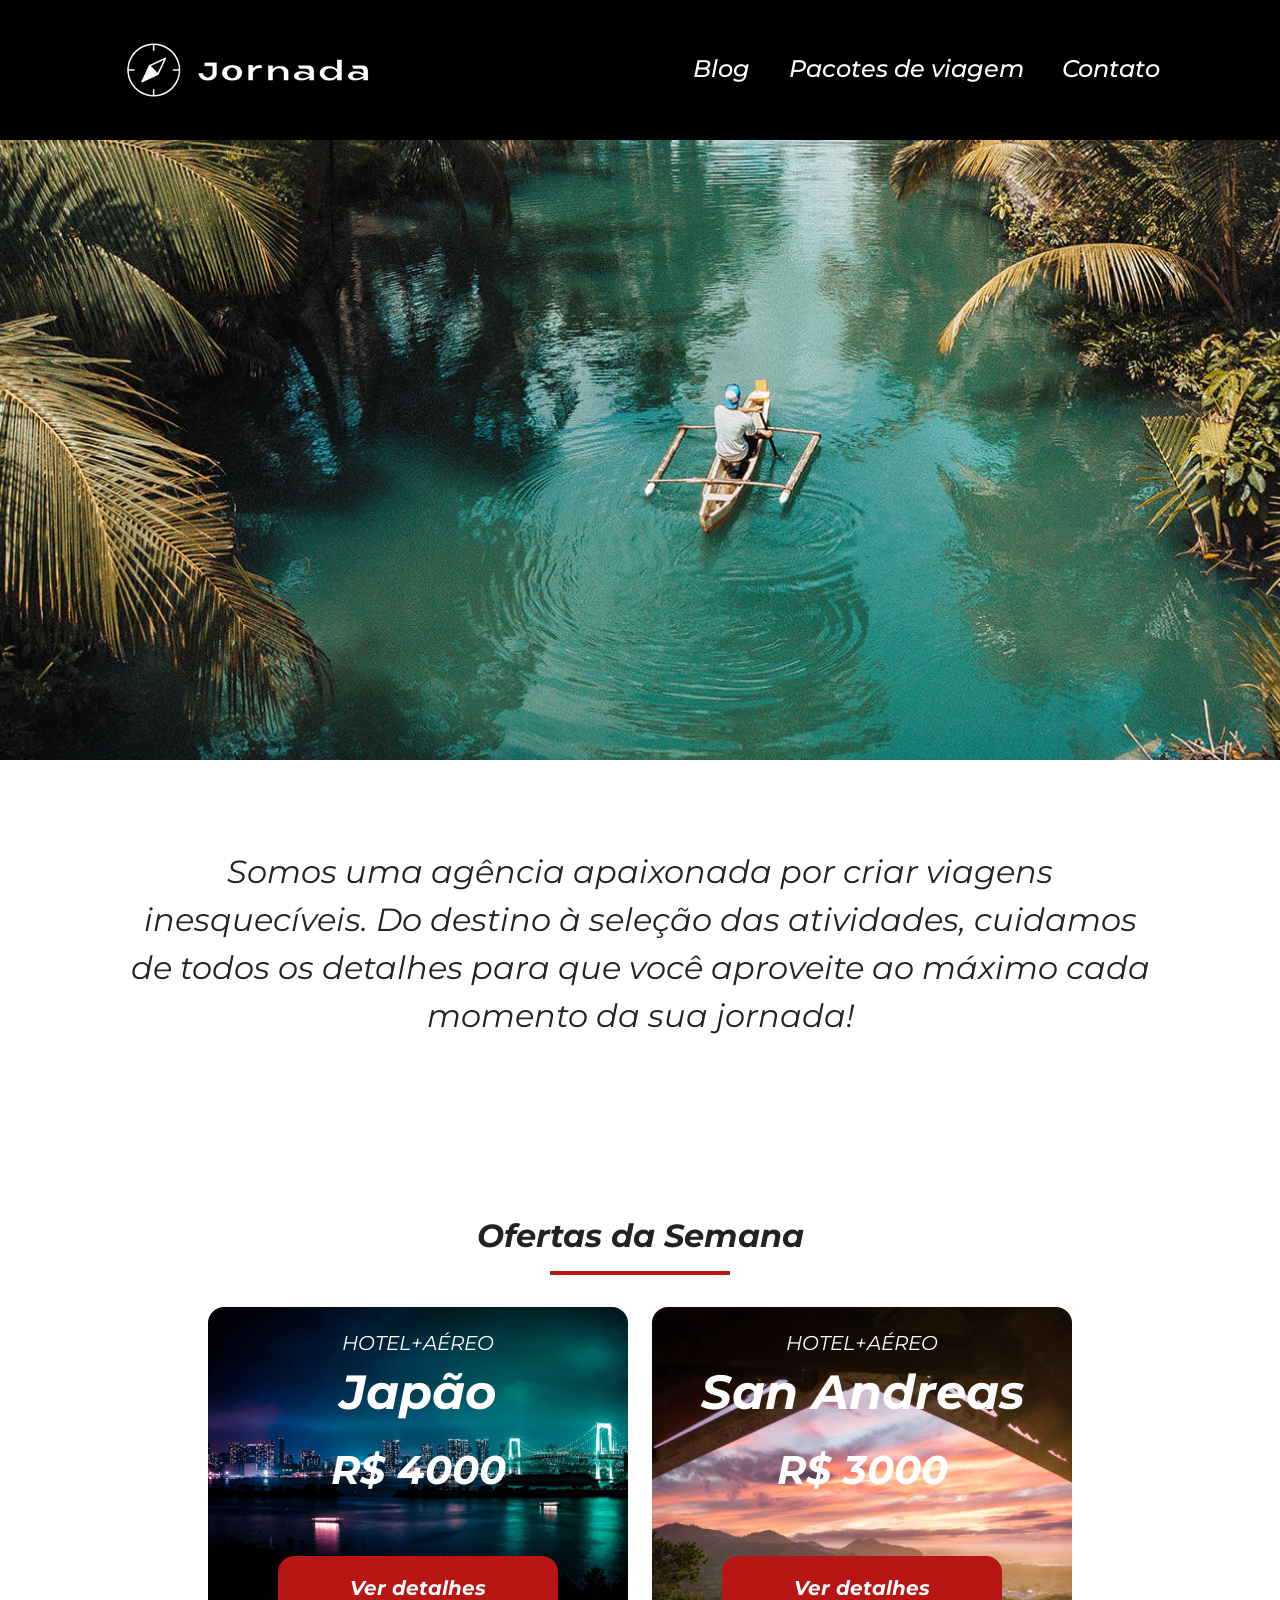
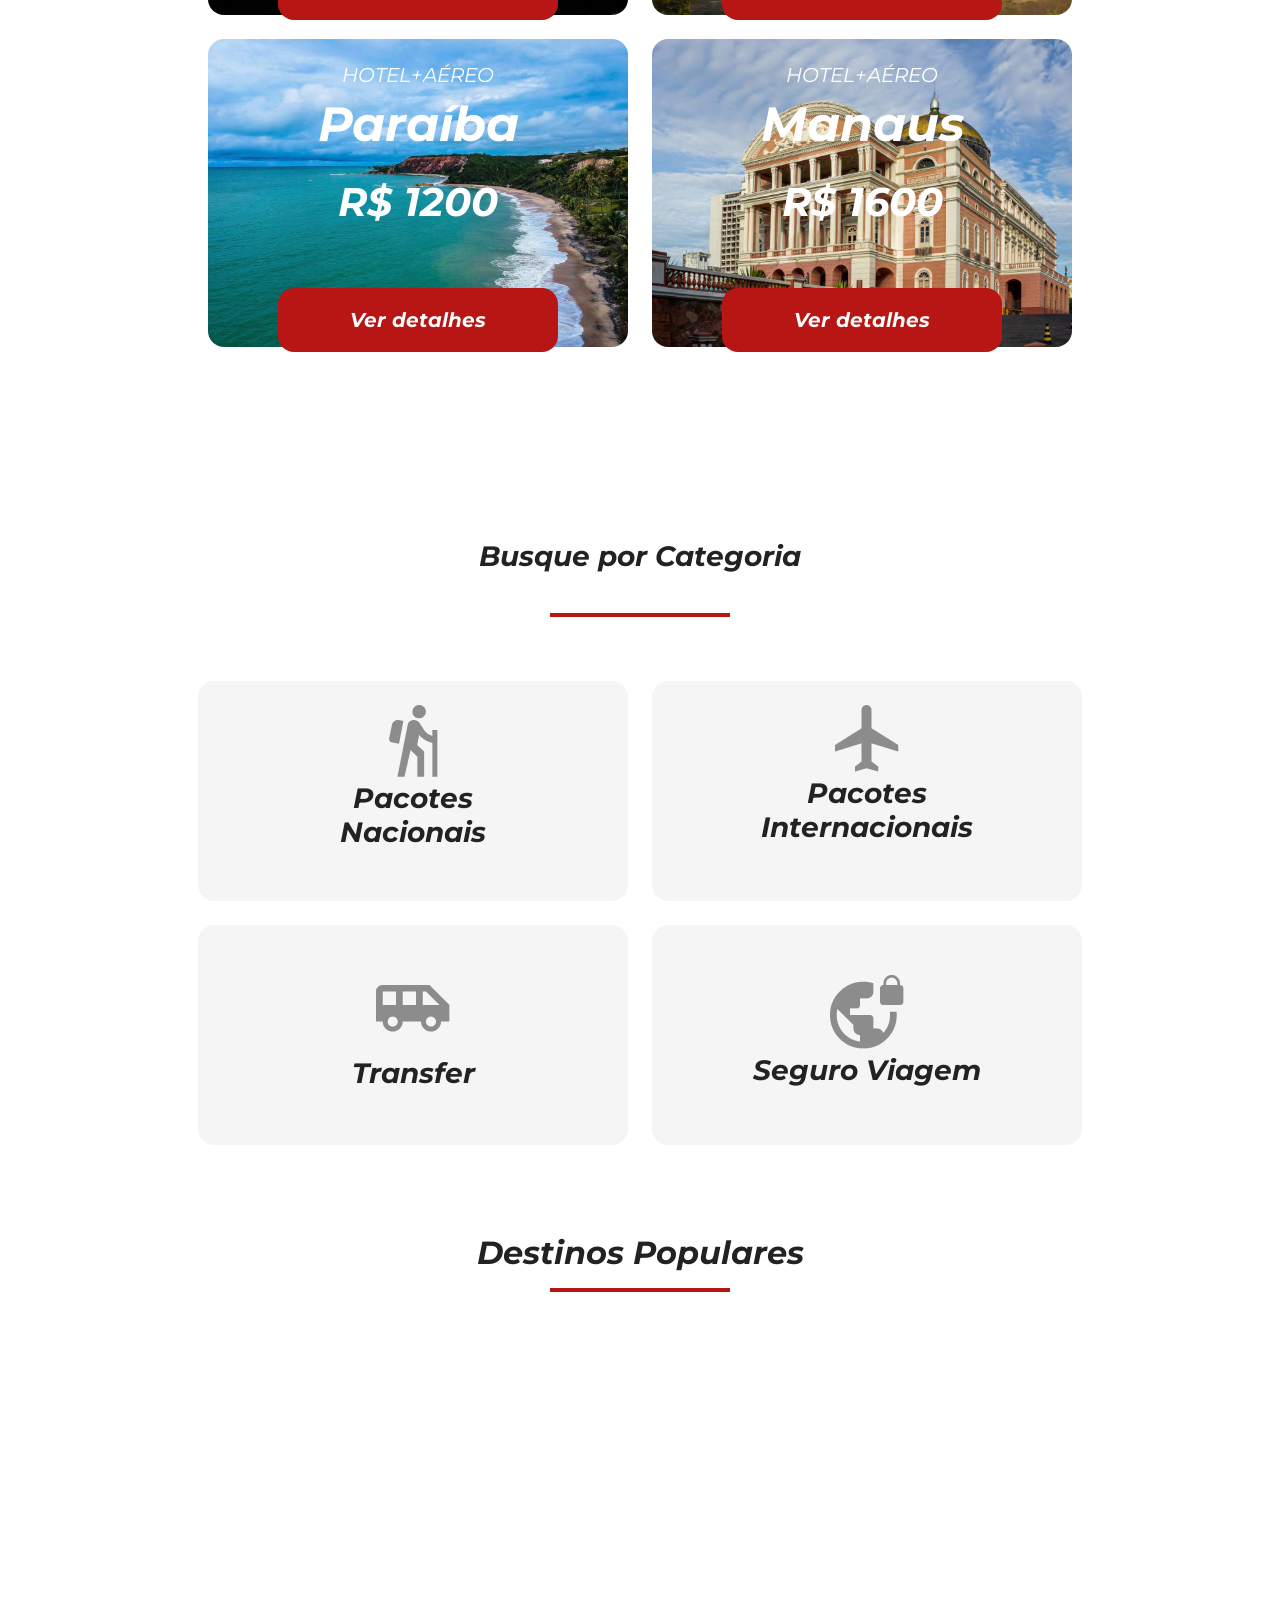
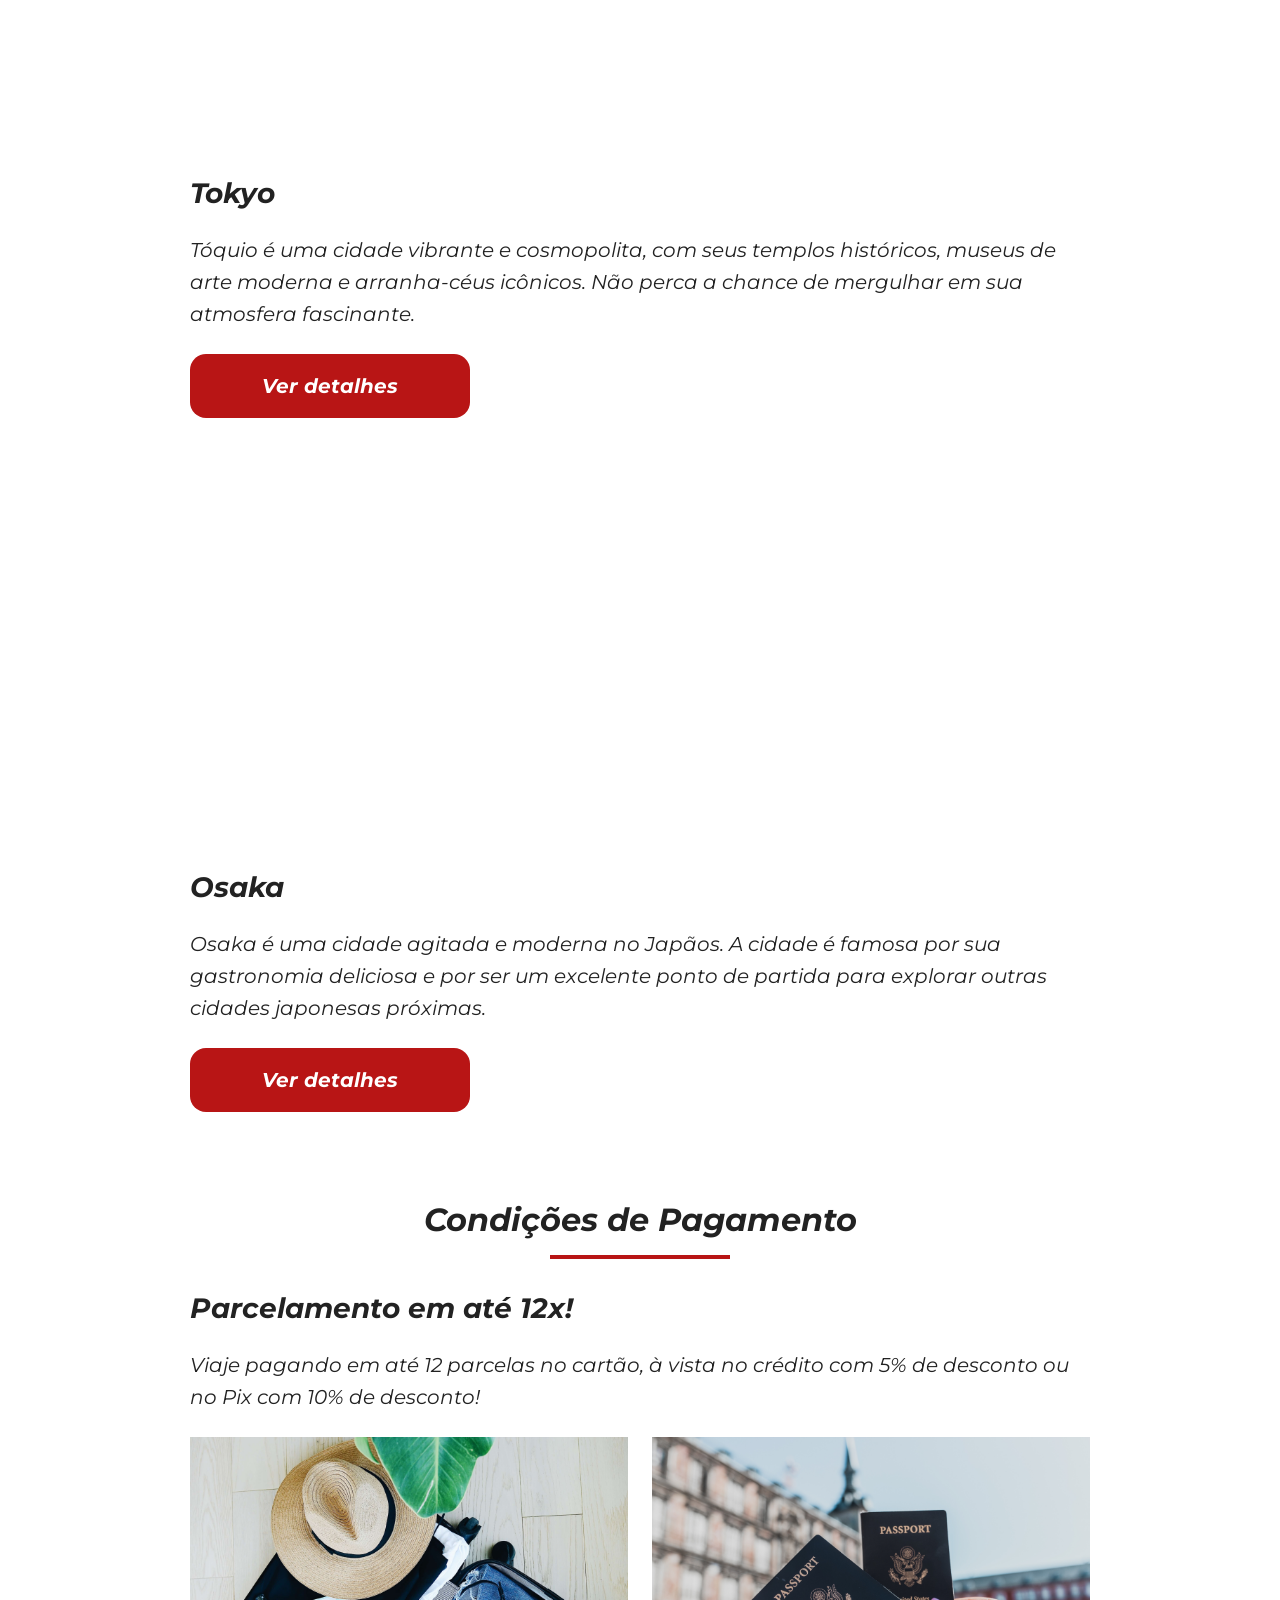
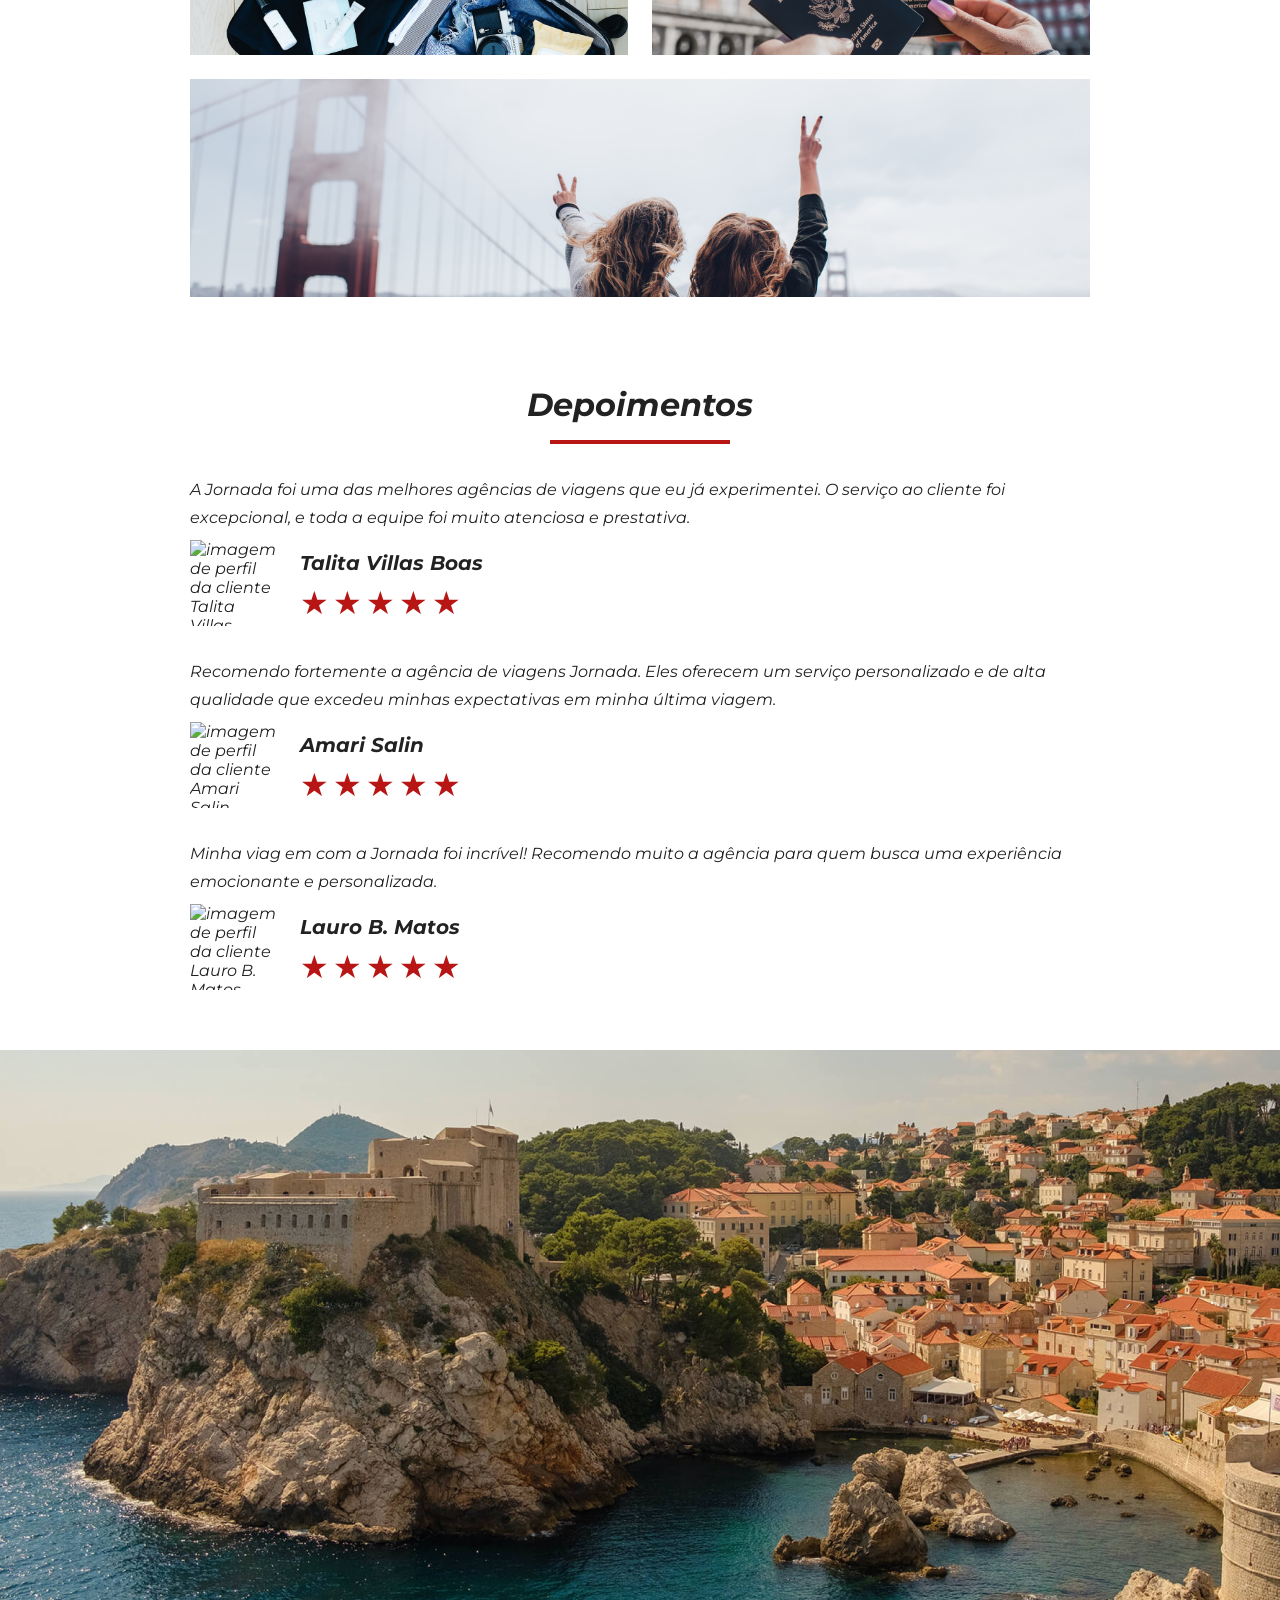
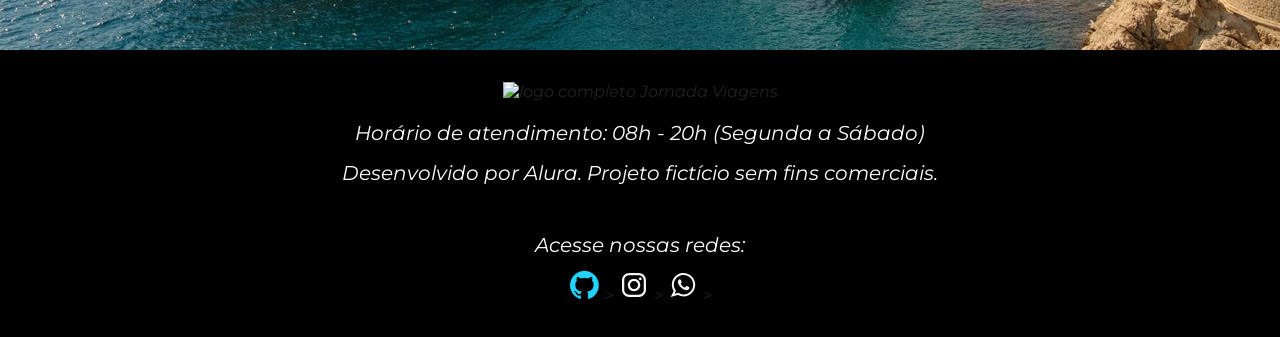
==== index.html @ f3b4c39f "fix: remove espaçamento indevido entre bottom-hero e footer" ====
<!doctype html>
<html lang="pt-br">
  <head>
    <meta charset="UTF-8" />
    <meta name="viewport" content="width=device-width, initial-scale=1.0" />
    <link rel="stylesheet" href="css/style.css" />
    <title>Jornada Viagens</title>
  </head>
  <body>
    <header class="main-header">
      <a class="logo" href="index.html" title="voltar para a página inicial">
        <img
          class="img-mobile"
          src="./img/bussola-jornada-branca.png"
          alt="Bussola do logo Jornada Viagens na cor branca"
        />
        <img
          class="img-desktop"
          src="img/bussola-texto-jornada-branca.png"
          alt="Logo Jornada Viagens na cor branca"
        />
      </a>
      <div class="navigation-menu">
        <label for="menu">
          <img src="./img/menu.png" alt="menu" />
        </label>
        <input type="checkbox" id="menu" hidden />
        <nav>
          <ul class="list-links">
            <li>
              <a href="blog.html" target="_blank" title="Acessar blog">Blog</a>
            </li>
            <li>
              <a
                href="pacotes.html"
                target="_blank"
                title="Acessar Pacote de Viagens"
                >Pacotes de viagem</a
              >
            </li>
            <li>
              <a href="contato.html" target="_blank" title="Acessar Contat"
                >Contato</a
              >
            </li>
          </ul>
        </nav>
      </div>
    </header>
    <section class="hero">
      <div class="hero-img"></div>
      <h2>
        Somos uma agência apaixonada por criar viagens inesquecíveis. Do destino
        à seleção das atividades, cuidamos de todos os detalhes para que você
        aproveite ao máximo cada momento da sua jornada!
      </h2>
    </section>
    <section class="offers">
      <div class="section-title">
        <h2>Ofertas da Semana</h2>
        <hr />
      </div>
      <div class="offers-cards">
        <article class="card japao">
          <header>
            <p>HOTEL+AÉREO</p>
            <h3>
              Japão <br />
              <span>R$ 4000</span>
            </h3>
          </header>
          <section></section>
          <footer>
            <a href="#" class="button">Ver detalhes</a>
          </footer>
        </article>
        <article class="card san-andreas">
          <header>
            <p>HOTEL+AÉREO</p>
            <h3>
              San Andreas <br />
              <span>R$ 3000</span>
            </h3>
          </header>
          <section></section>
          <footer>
            <a href="#" class="button">Ver detalhes</a>
          </footer>
        </article>
        <article class="card paraiba">
          <header>
            <p>HOTEL+AÉREO</p>
            <h3>
              Paraíba <br />
              <span>R$ 1200</span>
            </h3>
          </header>
          <section></section>
          <footer>
            <a href="#" class="button">Ver detalhes</a>
          </footer>
        </article>
        <article class="card manaus">
          <header>
            <p>HOTEL+AÉREO</p>
            <h3>
              Manaus <br />
              <span>R$ 1600</span>
            </h3>
          </header>
          <section></section>
          <footer>
            <a href="#" class="button">Ver detalhes</a>
          </footer>
        </article>
      </div>
    </section>
    <section class="categories">
      <div class="section-title">
        <h2>Busque por Categoria</h2>
        <hr />
      </div>
      <div class="categories-cards">
        <a
          class="card"
          href="#"
          target="_blank"
          title="Busque pela categoria Pacotes Nacionais"
        >
          <img
            src="img/icone-caminhada.png"
            alt="ícone cinza representando uma pessoa fazendo tracking"
          />
          <h3 class="content-title">
            Pacotes<br />
            Nacionais
          </h3>
        </a>

        <a
          class="card"
          href="#"
          target="_blank"
          title="Busque pela categoria Pacotes Internacionais"
        >
          <img
            src="img/icone-aviao.png"
            alt="ícone cinza representando um avião"
          />
          <h3 class="content-title">
            Pacotes <br />
            Internacionais
          </h3>
        </a>
        <a
          class="card single-line transfer"
          href="#"
          target="_blank"
          title="Busque pela categoria Transfer"
        >
          <img
            src="img/icone-onibus.png"
            alt="ícone cinza representando um ônibus"
          />
          <h3 class="content-title">Transfer</h3>
        </a>
        <a
          class="card single-line"
          href="#"
          target="_blank"
          title="Busque pela categoria Seguro Viagem"
        >
          <img
            src="img/icone-planeta.png"
            alt="ícone cinza representando o planeta terra com um cadeado"
          />
          <h3 class="content-title">Seguro Viagem</h3>
        </a>
      </div>
    </section>
    <section class="destinations">
      <div class="section-title">
        <h2>Destinos Populares</h2>
        <hr />
      </div>
      <div class="destinations-items">
        <article class="item tokyo">
          <header>
            <div class="img-item"></div>
            <h4 class="content-title">Tokyo</h4>
          </header>
          <p class="content-text">
            Tóquio é uma cidade vibrante e cosmopolita, com seus templos
            históricos, museus de arte moderna e arranha-céus icônicos. Não
            perca a chance de mergulhar em sua atmosfera fascinante.
          </p>
          <footer>
            <a
              href="#"
              class="button"
              target="_blank"
              title="Veja mais detalhes do destino Tokyo"
              >Ver detalhes</a
            >
          </footer>
        </article>
        <article class="item osaka">
          <header>
            <div class="img-item"></div>
            <h3 class="content-title">Osaka</h3>
          </header>
          <p class="content-text">
            Osaka é uma cidade agitada e moderna no Japãos. A cidade é famosa
            por sua gastronomia deliciosa e por ser um excelente ponto de
            partida para explorar outras cidades japonesas próximas.
          </p>
          <footer>
            <a
              href="#"
              class="button"
              target="_blank"
              title="Veja mais detalhes do destino Osaka"
              >Ver detalhes</a
            >
          </footer>
        </article>
      </div>
    </section>
    <section class="payments">
      <div class="section-title">
        <h2>Condições de Pagamento</h2>
        <hr />
      </div>
      <div class="content-container">
        <div class="text-content">
        <h3 class="content-title">Parcelamento em até 12x!</h3>
        <p class="content-text">Viaje pagando em até 12 parcelas no cartão, à vista no crédito com 5% de desconto ou no Pix com 10% de desconto! </p>
      </div>
      <div class="image-gallery">
        <div class="image first"></div>
        <div class="image second"></div>
        <div class="image thirdy colspan-2"></div>
      </div>
      </div>      
      <div class="section-title">
        <h2>Depoimentos</h2>
        <hr />
      </div>
      <div class="testimonial-container">
        <article>
          <header>
            <p>A Jornada foi uma das melhores agências de viagens que eu já experimentei. O serviço ao cliente foi excepcional, e toda a equipe foi muito atenciosa e prestativa.</p>
          </header>
          <footer>
            <img src="../jornada-viagens/img/avatar-talita.png" alt="imagem de perfil da cliente Talita Villas Boas">
            <div class="profile-content">
              <h4>Talita Villas Boas</h4>
              <div class="rating">
                <span class="star">★</span>
                <span class="star">★</span>
                <span class="star">★</span>
                <span class="star">★</span>
                <span class="star">★</span>
              </div>
            </div>
          </footer>
        </article>
        <article>
          <header>
            <p>Recomendo fortemente a agência de viagens Jornada. Eles oferecem um serviço personalizado e de alta qualidade que excedeu minhas expectativas em minha última viagem.</p>
          </header>
          <footer>
            <img src="../jornada-viagens/img/avatar-amari.png" alt="imagem de perfil da cliente Amari Salin">
            <div class="profile-content">
              <h4>Amari Salin</h4>
              <div class="rating">
                <span class="star">★</span>
                <span class="star">★</span>
                <span class="star">★</span>
                <span class="star">★</span>
                <span class="star">★</span>
              </div>
          </footer>
        </article>
        <article>
          <header>
            <p>Minha viag
              em com a Jornada foi incrível! Recomendo muito a agência para quem busca uma experiência emocionante e personalizada.</p>
          </header>
          <footer>
            <img src="../jornada-viagens/img/avatar-lauro.png" alt="imagem de perfil da cliente Lauro B. Matos">
            <div class="profile-content">
              <h4>Lauro B. Matos</h4>
              <div class="rating">
                <span class="star">★</span>
                <span class="star">★</span>
                <span class="star">★</span>
                <span class="star">★</span>
                <span class="star">★</span>
              </div>
          </footer>
        </article>
      </div>
    </section>
    <section class="testimonials">
    </section>
    <section class="bottom-hero">
      <div class="hero-img"></div>
    </section>
    <footer class="main-footer">
      <div class="footer-content">
        <img src="../jornada-viagens/img/logo-footer.png" alt="logo completo Jornada Viagens">
        <p>Horário de atendimento: 08h - 20h (Segunda a Sábado)</p>
        <p>Desenvolvido por Alura. Projeto fictício sem fins comerciais.</p>
      </div>
      <div class="footer-social">
        <p>Acesse nossas redes:</p>

        <a href="https://github.com/Padnogueira" target="_blank" title="Acesse meu portfólio
        "
        ><img src=".//img/github.png" alt="icone do githube na cor azul"></a>
        ></a>

        <a href="https://www.instagram.com/padnogueira" target="_blank" title="Acesse meu instagram"

        ><img src=".//img/icone-instagram.svg" alt="icone do instagram na cor branca"></a>
        ></a>

        <a href="#" target="_blank" title="Acesse meu whatsapp"
        ><img src=".//img/icone-whatsapp.svg" alt="icone do whatsapp na cor branca"></a>
        ></a>
      </div>
    </footer>
  </body>
</html>
---- css/style.css ----
@import url(global.css);
@import url(header.css);
@import url(hero.css);
@import url(offers.css);
@import url(categories.css);
@import url(destination.css);
@import url(payments.css);
@import url(testimonials.css);
@import url(footer.css);
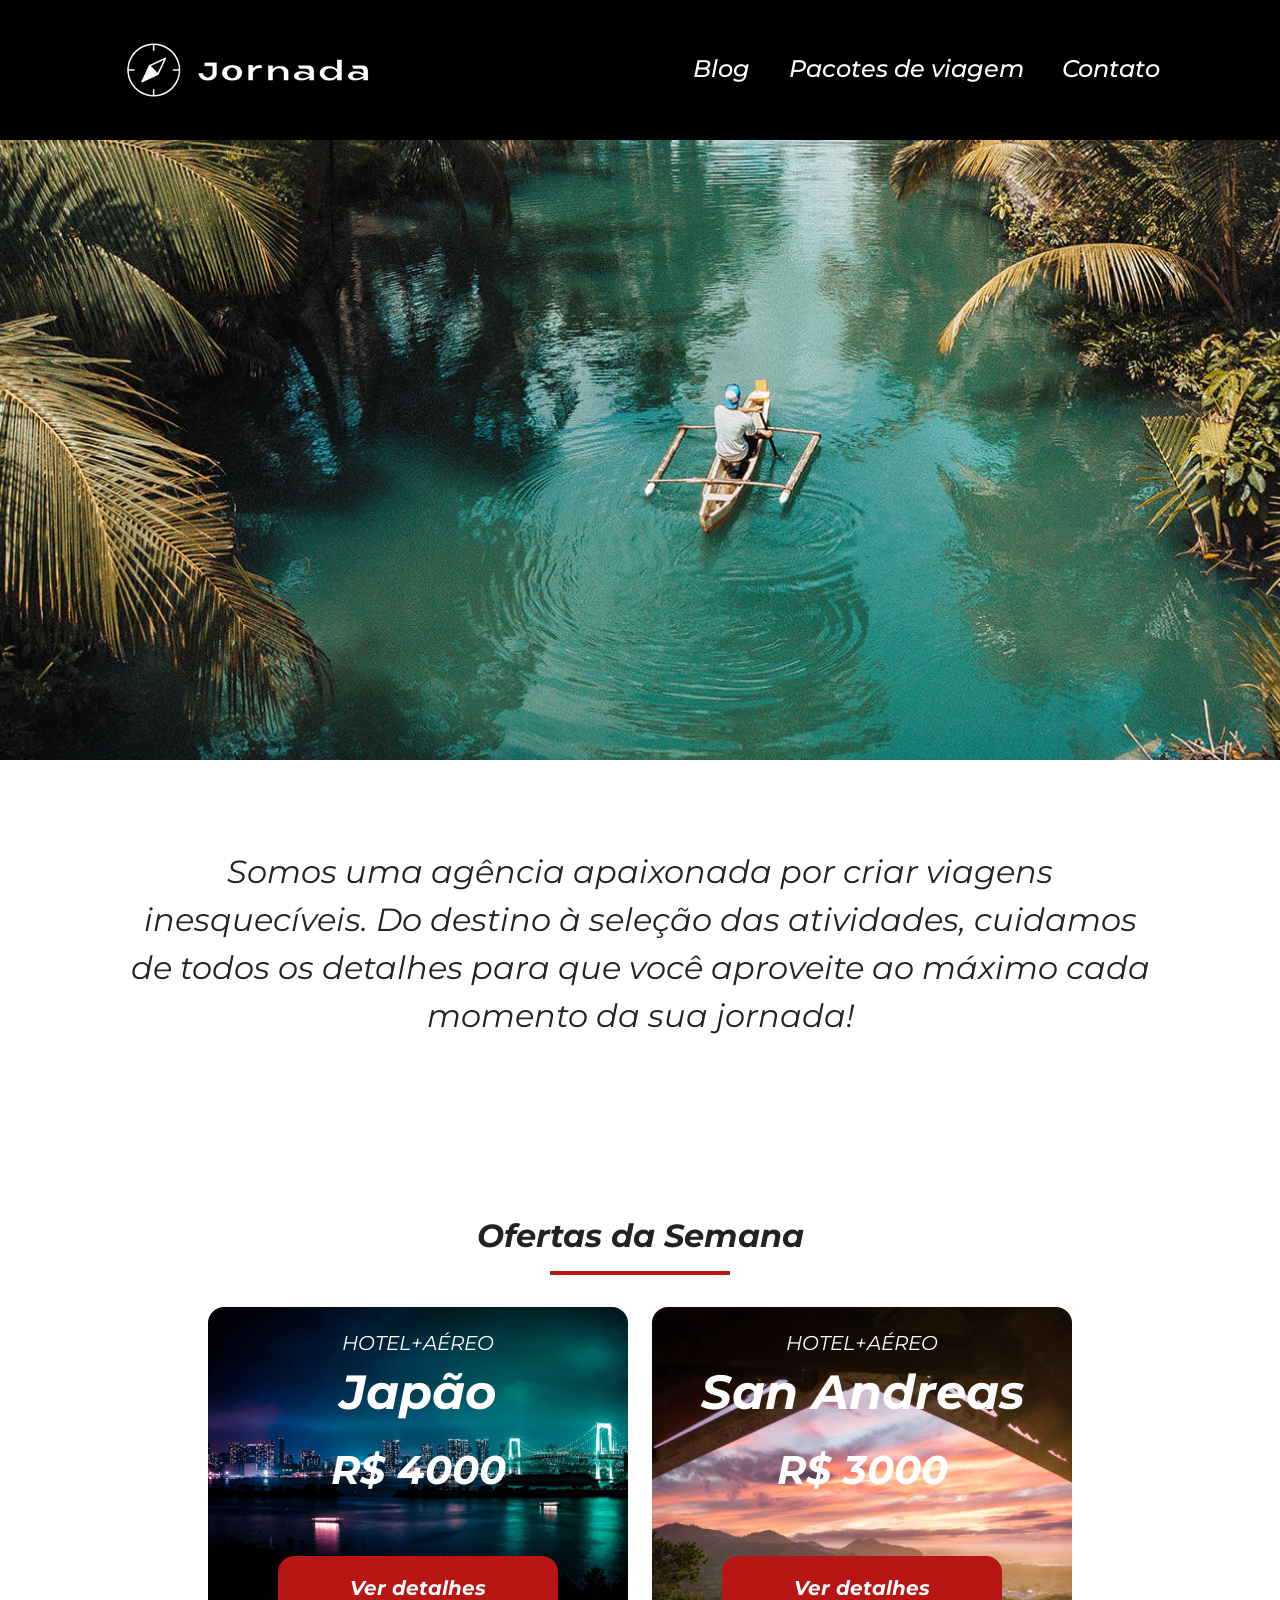
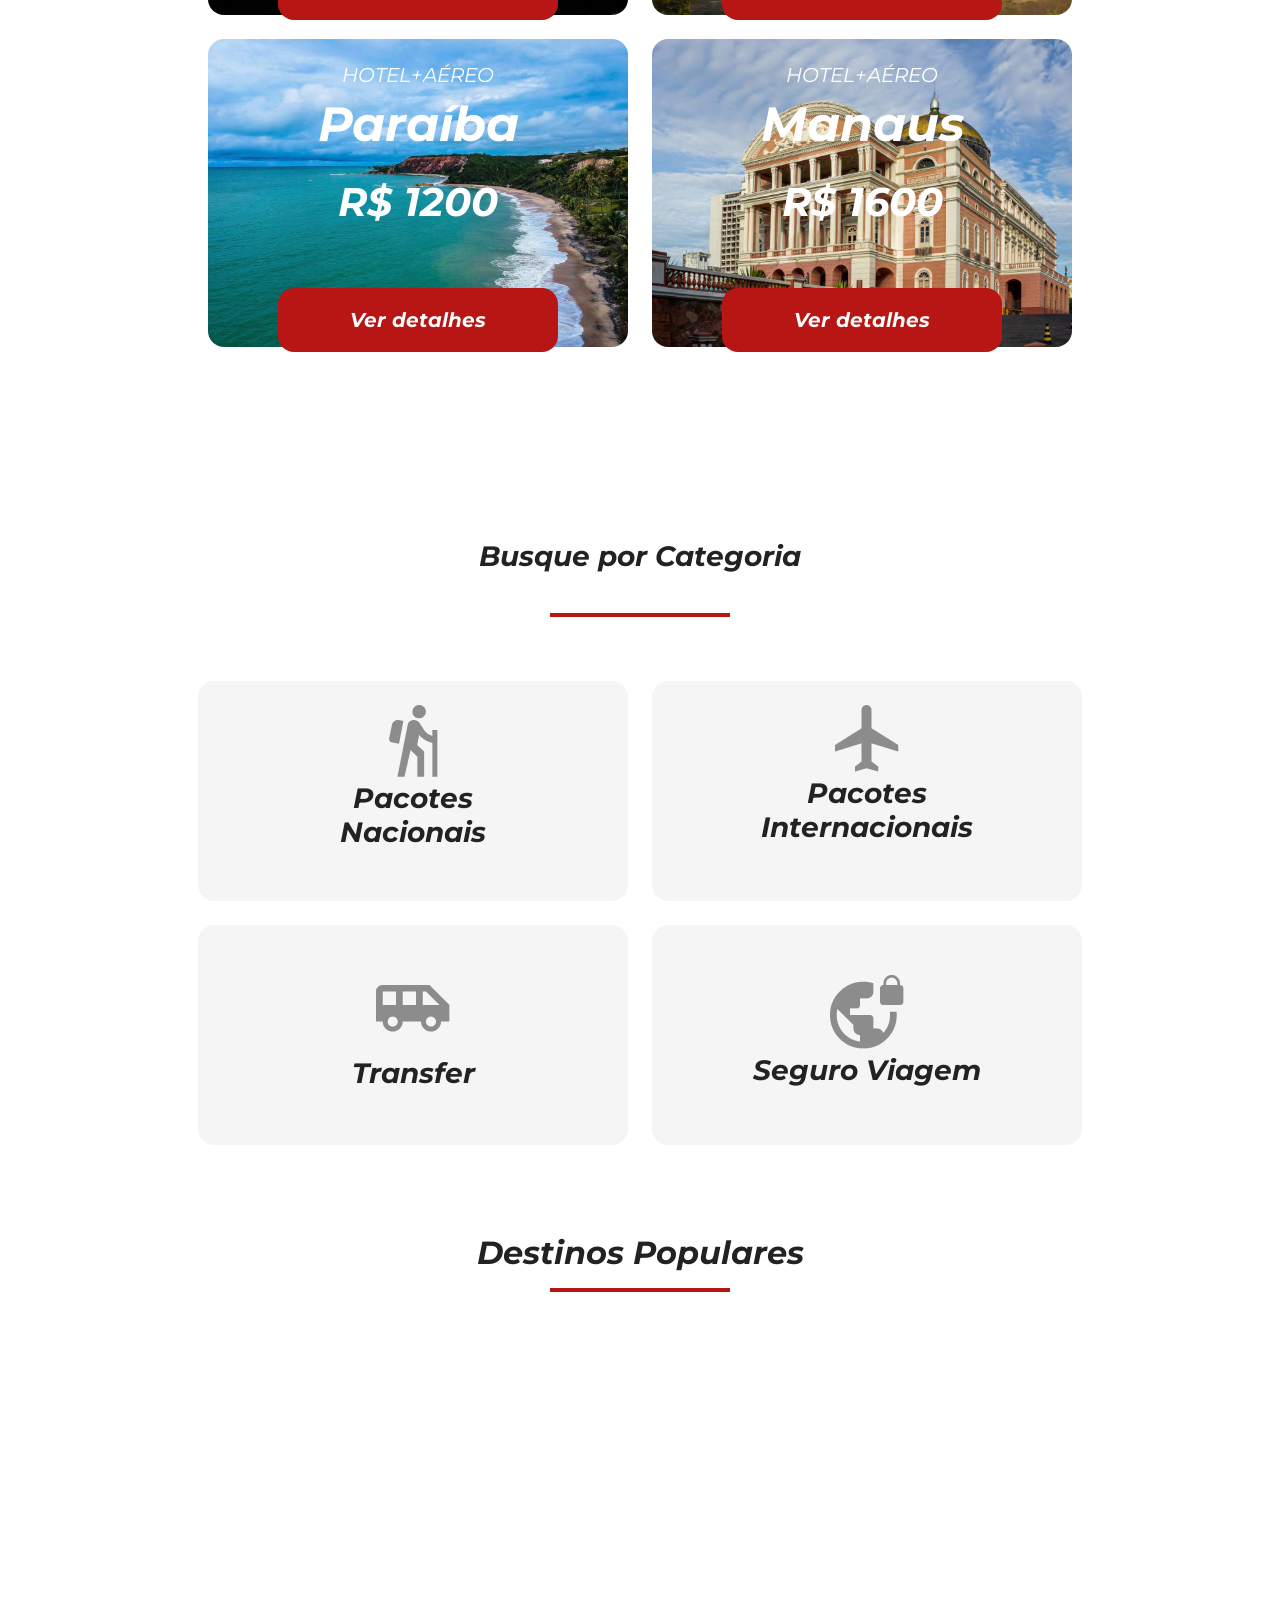
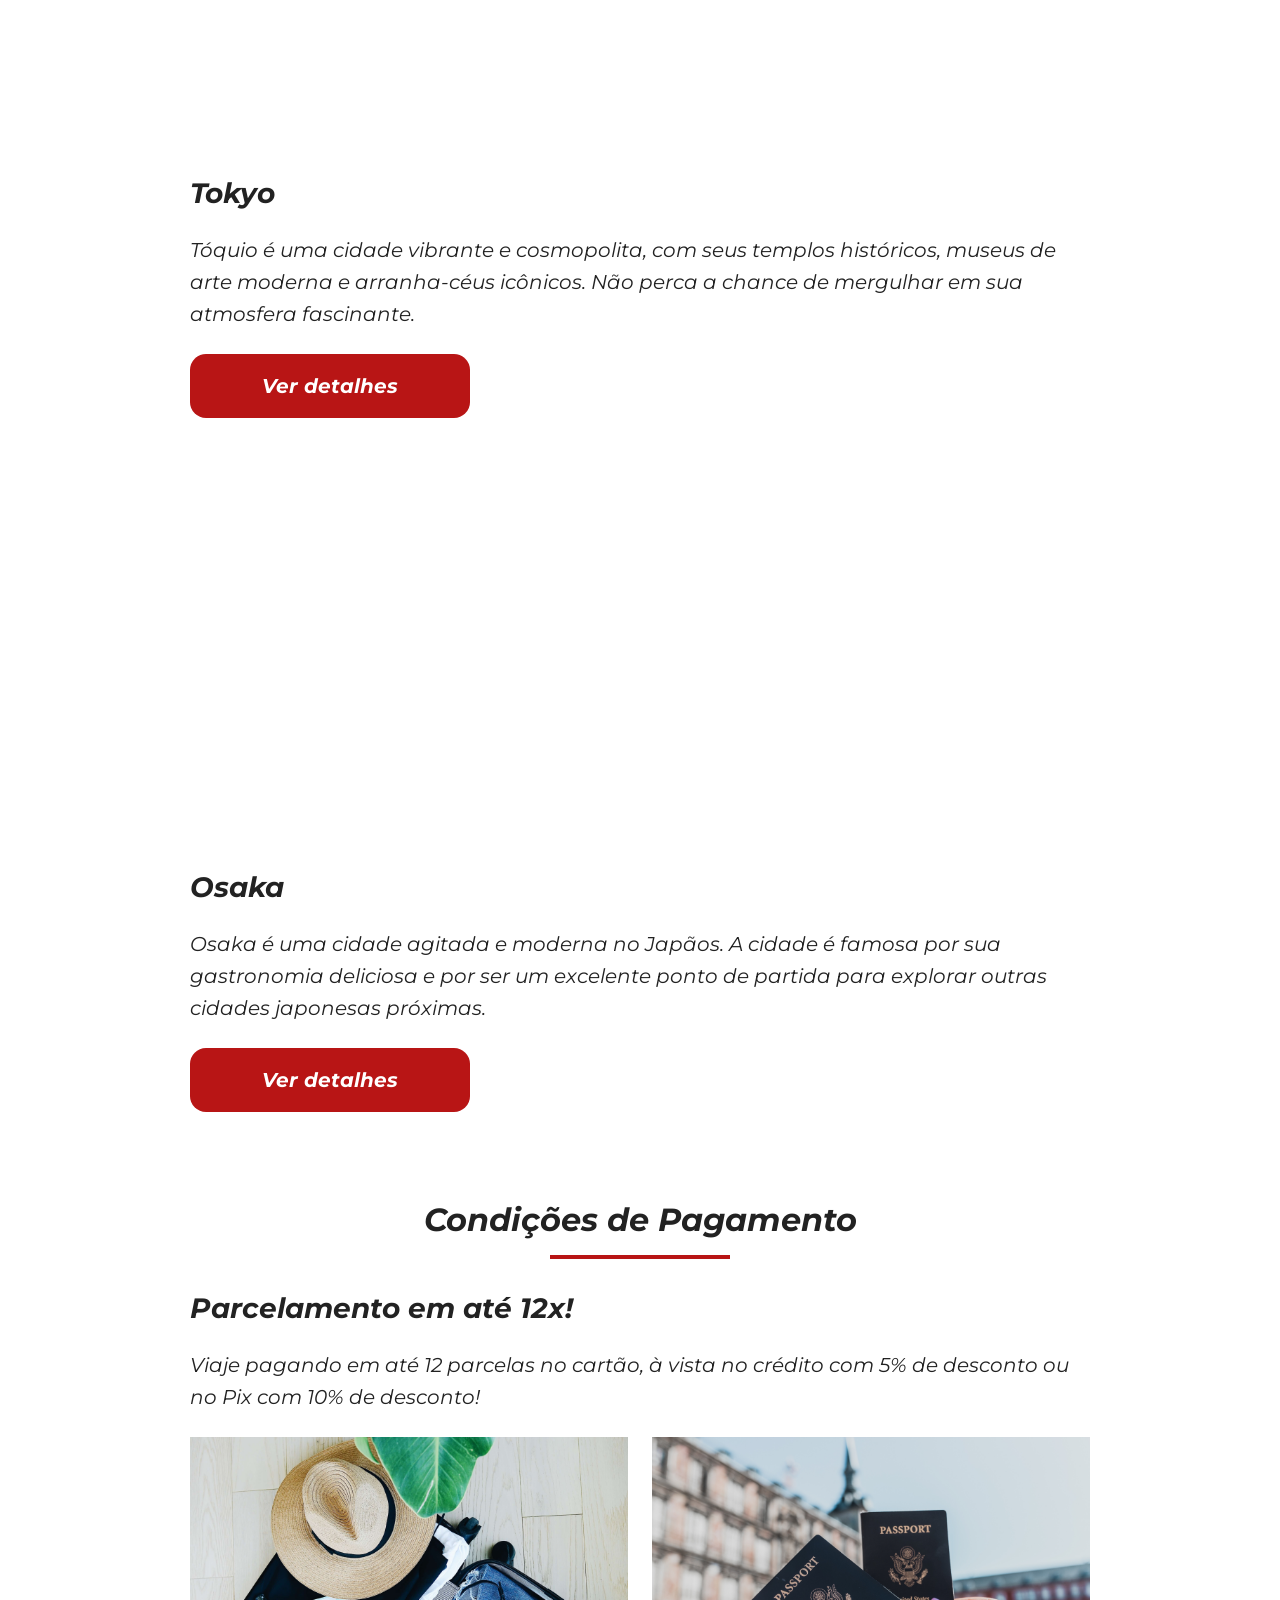
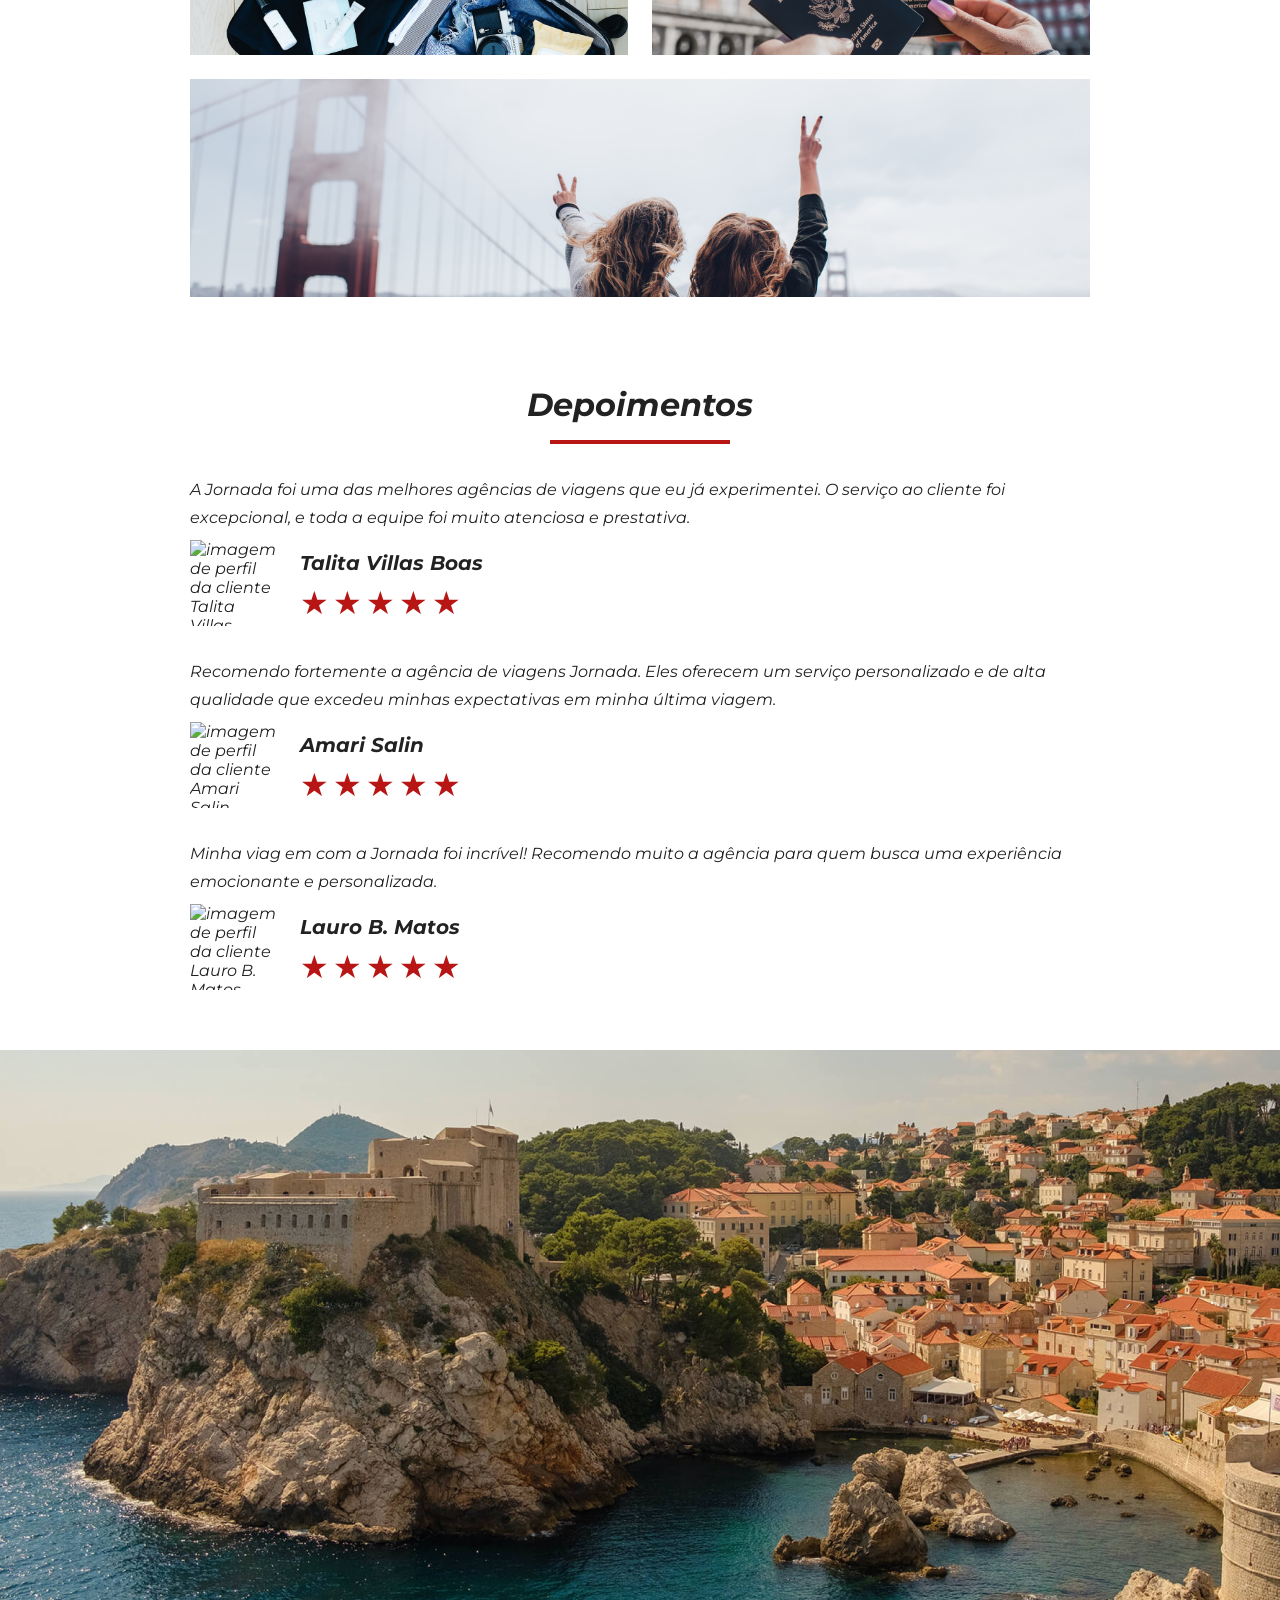
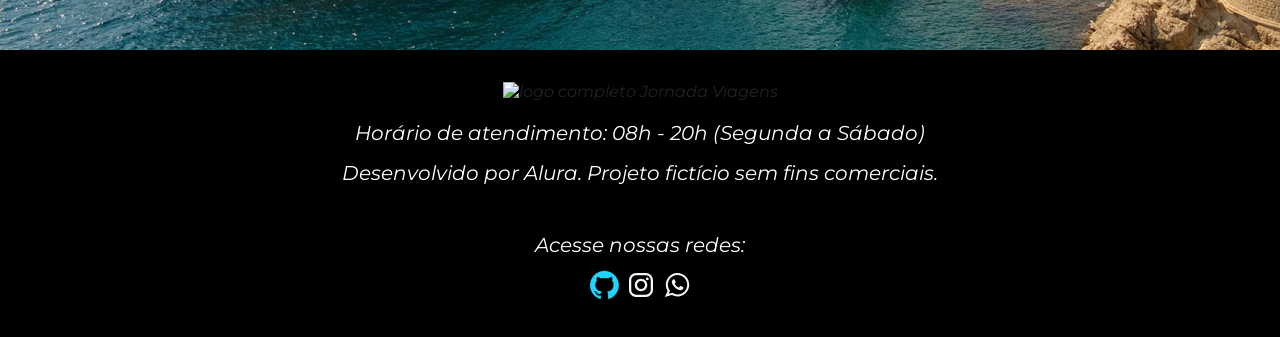
==== commit 8afb004c: "Tira linhas de marcação nos icones de whats instagram e github" ====
--- a/index.html
+++ b/index.html
@@ -319,16 +319,16 @@
         <a href="https://github.com/Padnogueira" target="_blank" title="Acesse meu portfólio
         "
         ><img src=".//img/github.png" alt="icone do githube na cor azul"></a>
-        ></a>
+        </a>
 
         <a href="https://www.instagram.com/padnogueira" target="_blank" title="Acesse meu instagram"
 
         ><img src=".//img/icone-instagram.svg" alt="icone do instagram na cor branca"></a>
-        ></a>
+        </a>
 
         <a href="#" target="_blank" title="Acesse meu whatsapp"
         ><img src=".//img/icone-whatsapp.svg" alt="icone do whatsapp na cor branca"></a>
-        ></a>
+        </a>
       </div>
     </footer>
   </body>
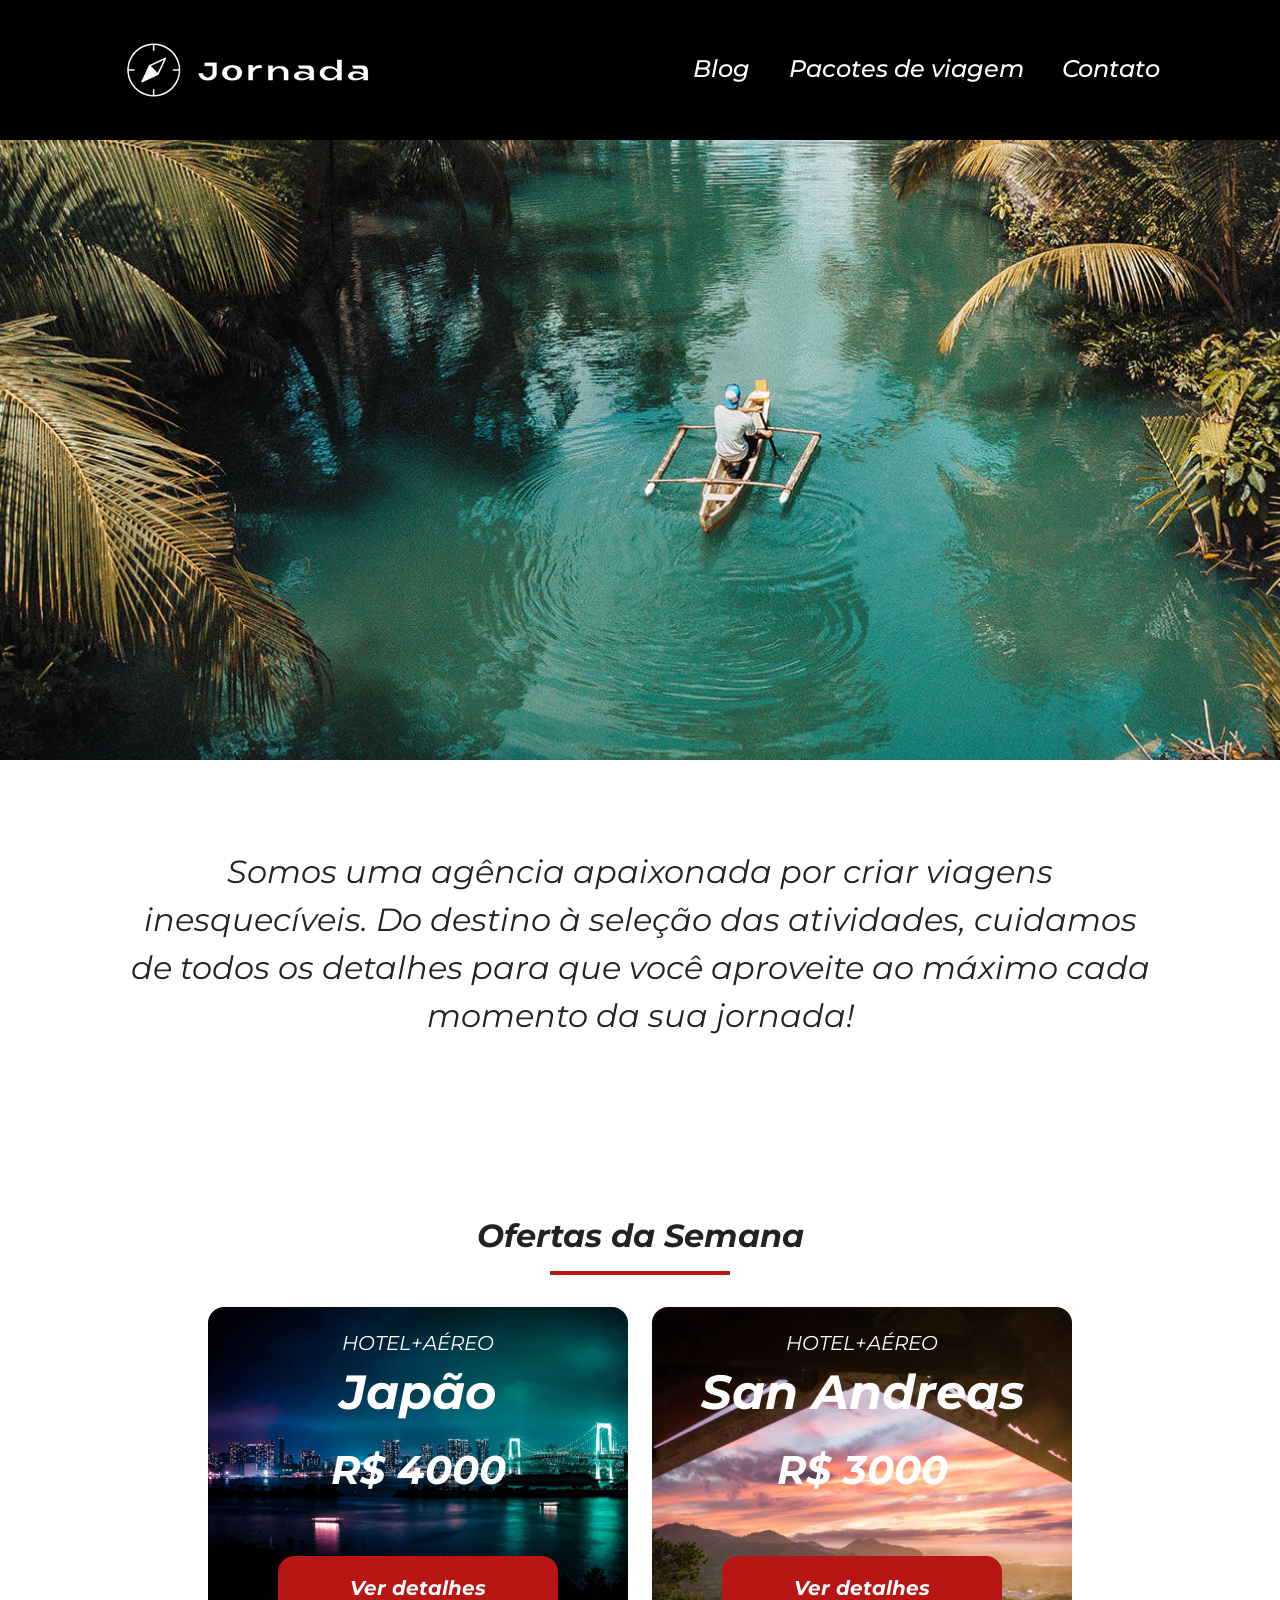
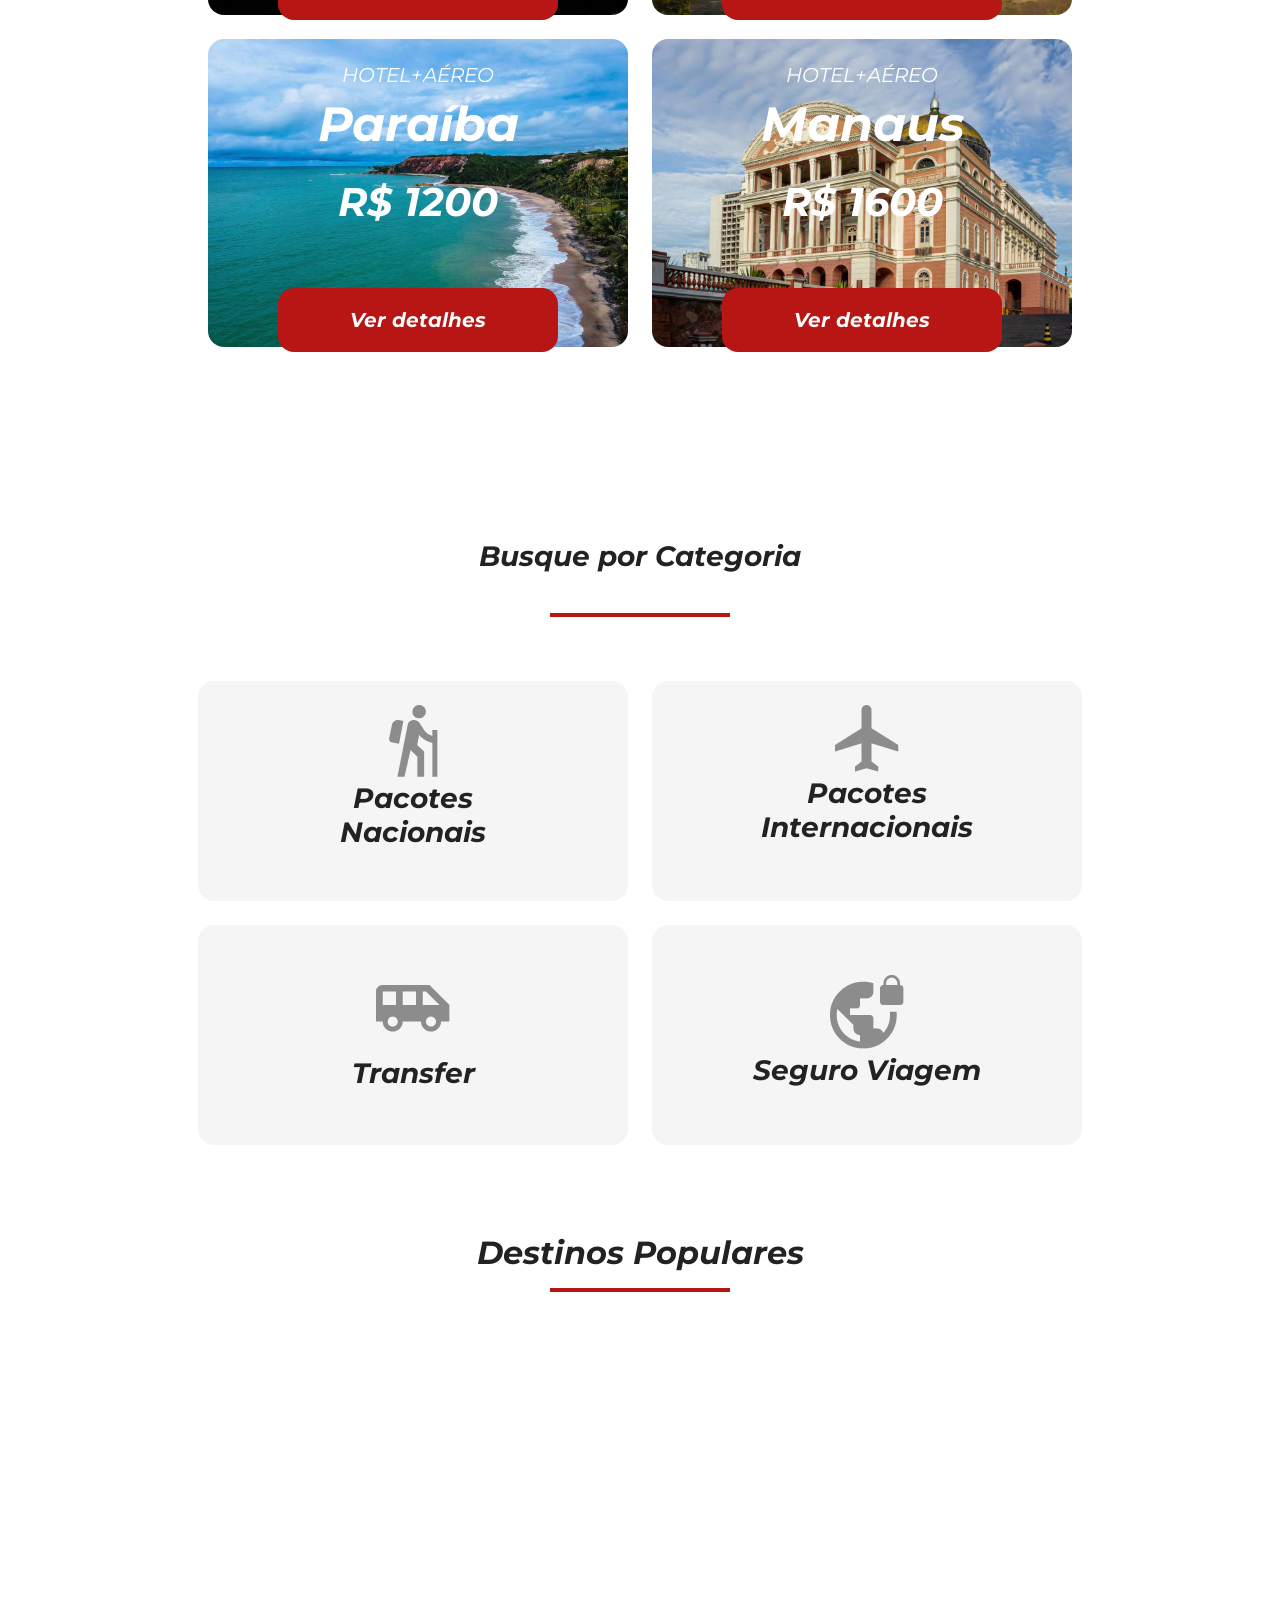
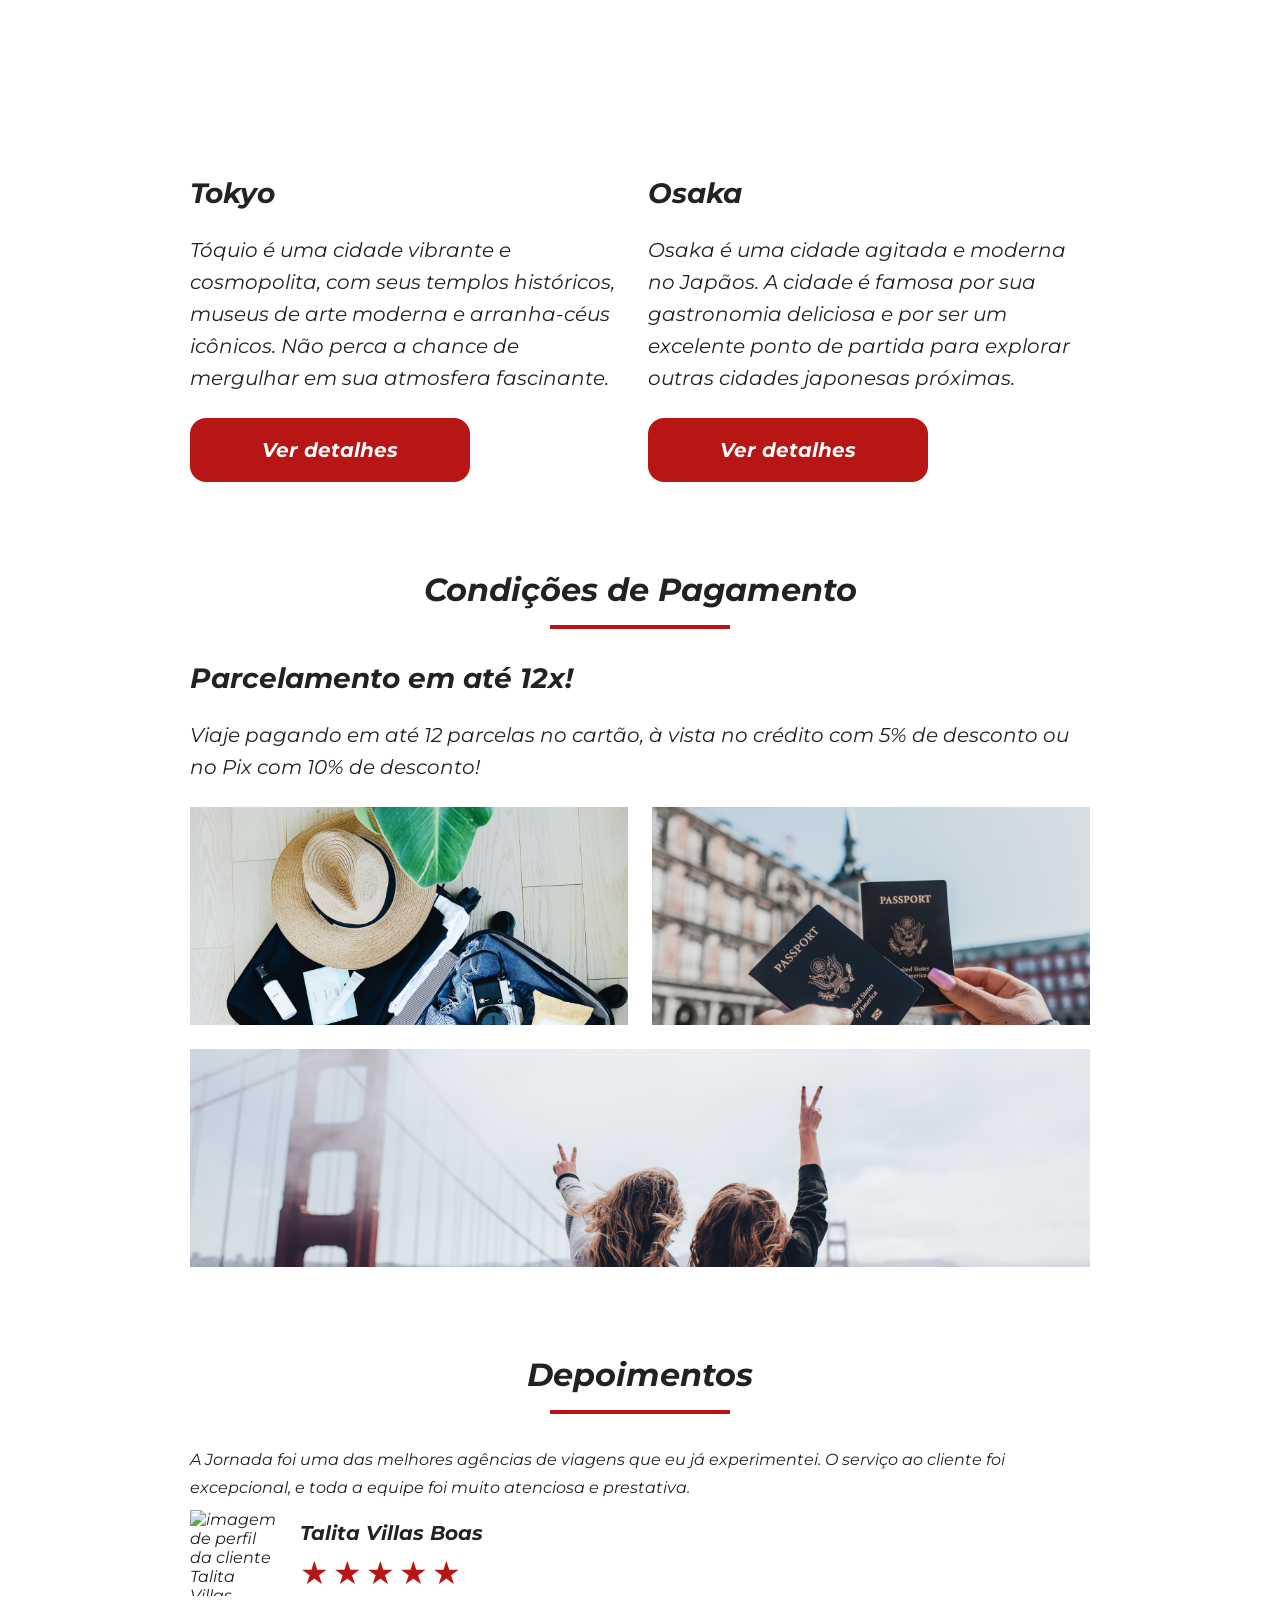
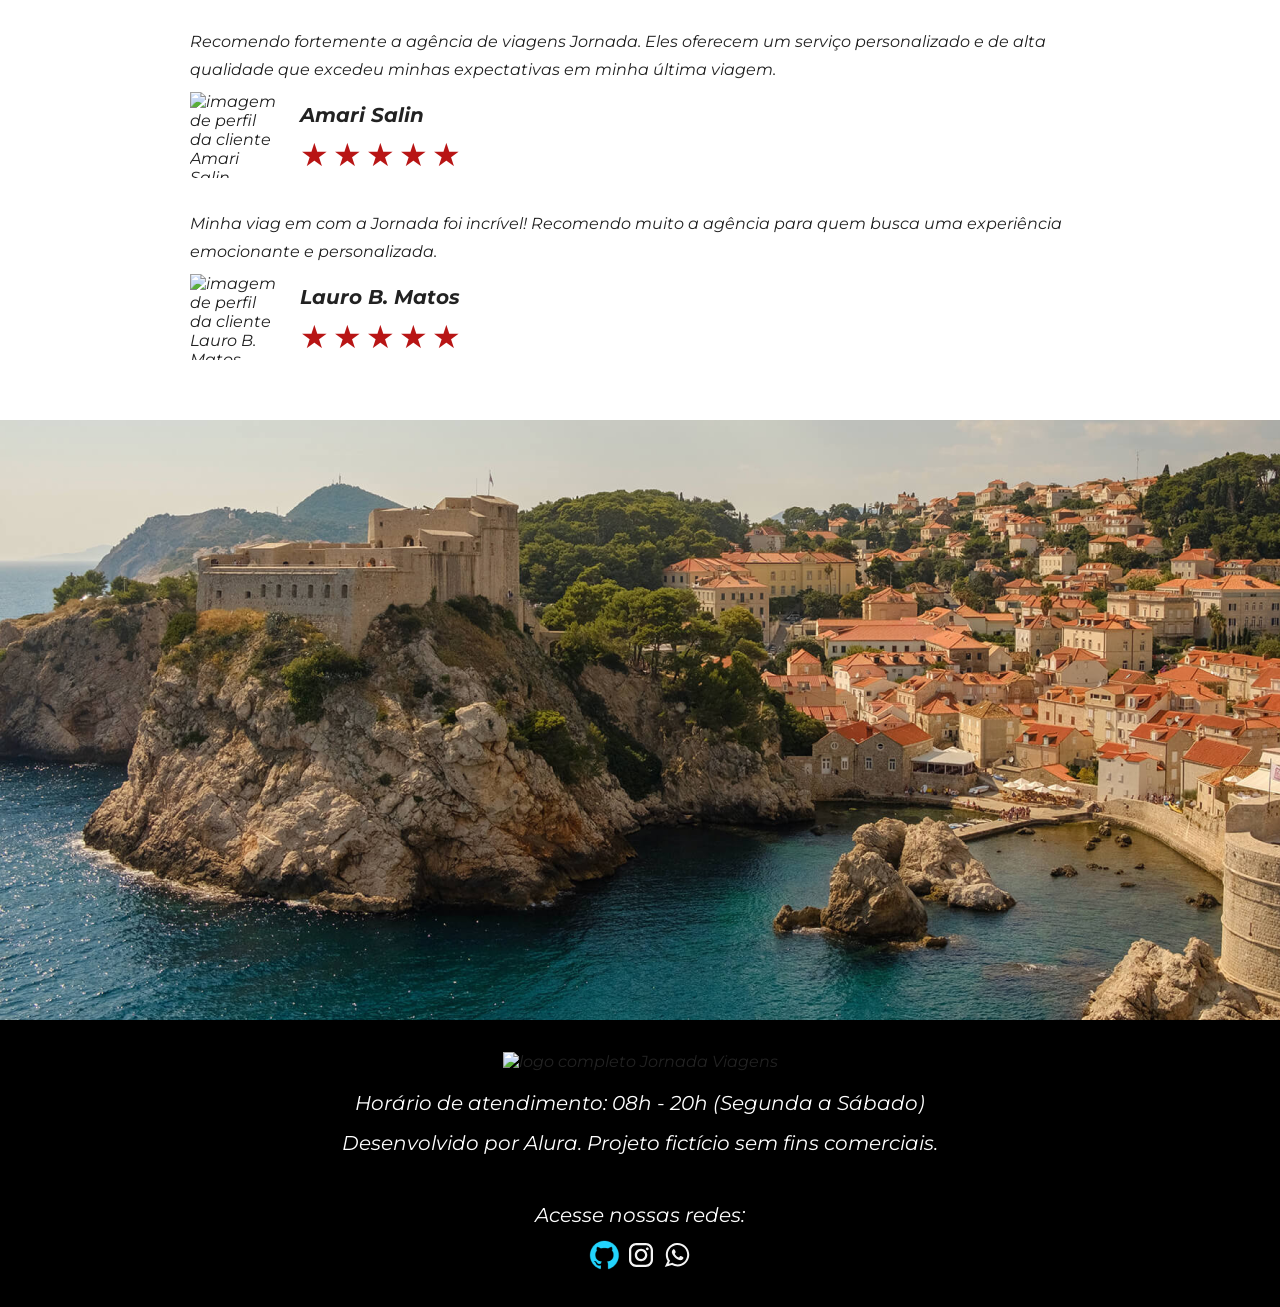
==== commit 41623c01: "Adiciona melhorias de acessibilidade" ====
--- a/index.html
+++ b/index.html
@@ -47,6 +47,7 @@
         </nav>
       </div>
     </header>
+    <main>
     <section class="hero">
       <div class="hero-img"></div>
       <h2>
@@ -187,7 +188,7 @@
         <article class="item tokyo">
           <header>
             <div class="img-item"></div>
-            <h4 class="content-title">Tokyo</h4>
+            <h3 class="content-title">Tokyo</h3>
           </header>
           <p class="content-text">
             Tóquio é uma cidade vibrante e cosmopolita, com seus templos
@@ -254,7 +255,7 @@
           <footer>
             <img src="../jornada-viagens/img/avatar-talita.png" alt="imagem de perfil da cliente Talita Villas Boas">
             <div class="profile-content">
-              <h4>Talita Villas Boas</h4>
+              <h3>Talita Villas Boas</h3>
               <div class="rating">
                 <span class="star">★</span>
                 <span class="star">★</span>
@@ -272,7 +273,7 @@
           <footer>
             <img src="../jornada-viagens/img/avatar-amari.png" alt="imagem de perfil da cliente Amari Salin">
             <div class="profile-content">
-              <h4>Amari Salin</h4>
+              <h3>Amari Salin</h3>
               <div class="rating">
                 <span class="star">★</span>
                 <span class="star">★</span>
@@ -290,7 +291,7 @@
           <footer>
             <img src="../jornada-viagens/img/avatar-lauro.png" alt="imagem de perfil da cliente Lauro B. Matos">
             <div class="profile-content">
-              <h4>Lauro B. Matos</h4>
+              <h3>Lauro B. Matos</h3>
               <div class="rating">
                 <span class="star">★</span>
                 <span class="star">★</span>
@@ -307,6 +308,7 @@
     <section class="bottom-hero">
       <div class="hero-img"></div>
     </section>
+    </main>
     <footer class="main-footer">
       <div class="footer-content">
         <img src="../jornada-viagens/img/logo-footer.png" alt="logo completo Jornada Viagens">
